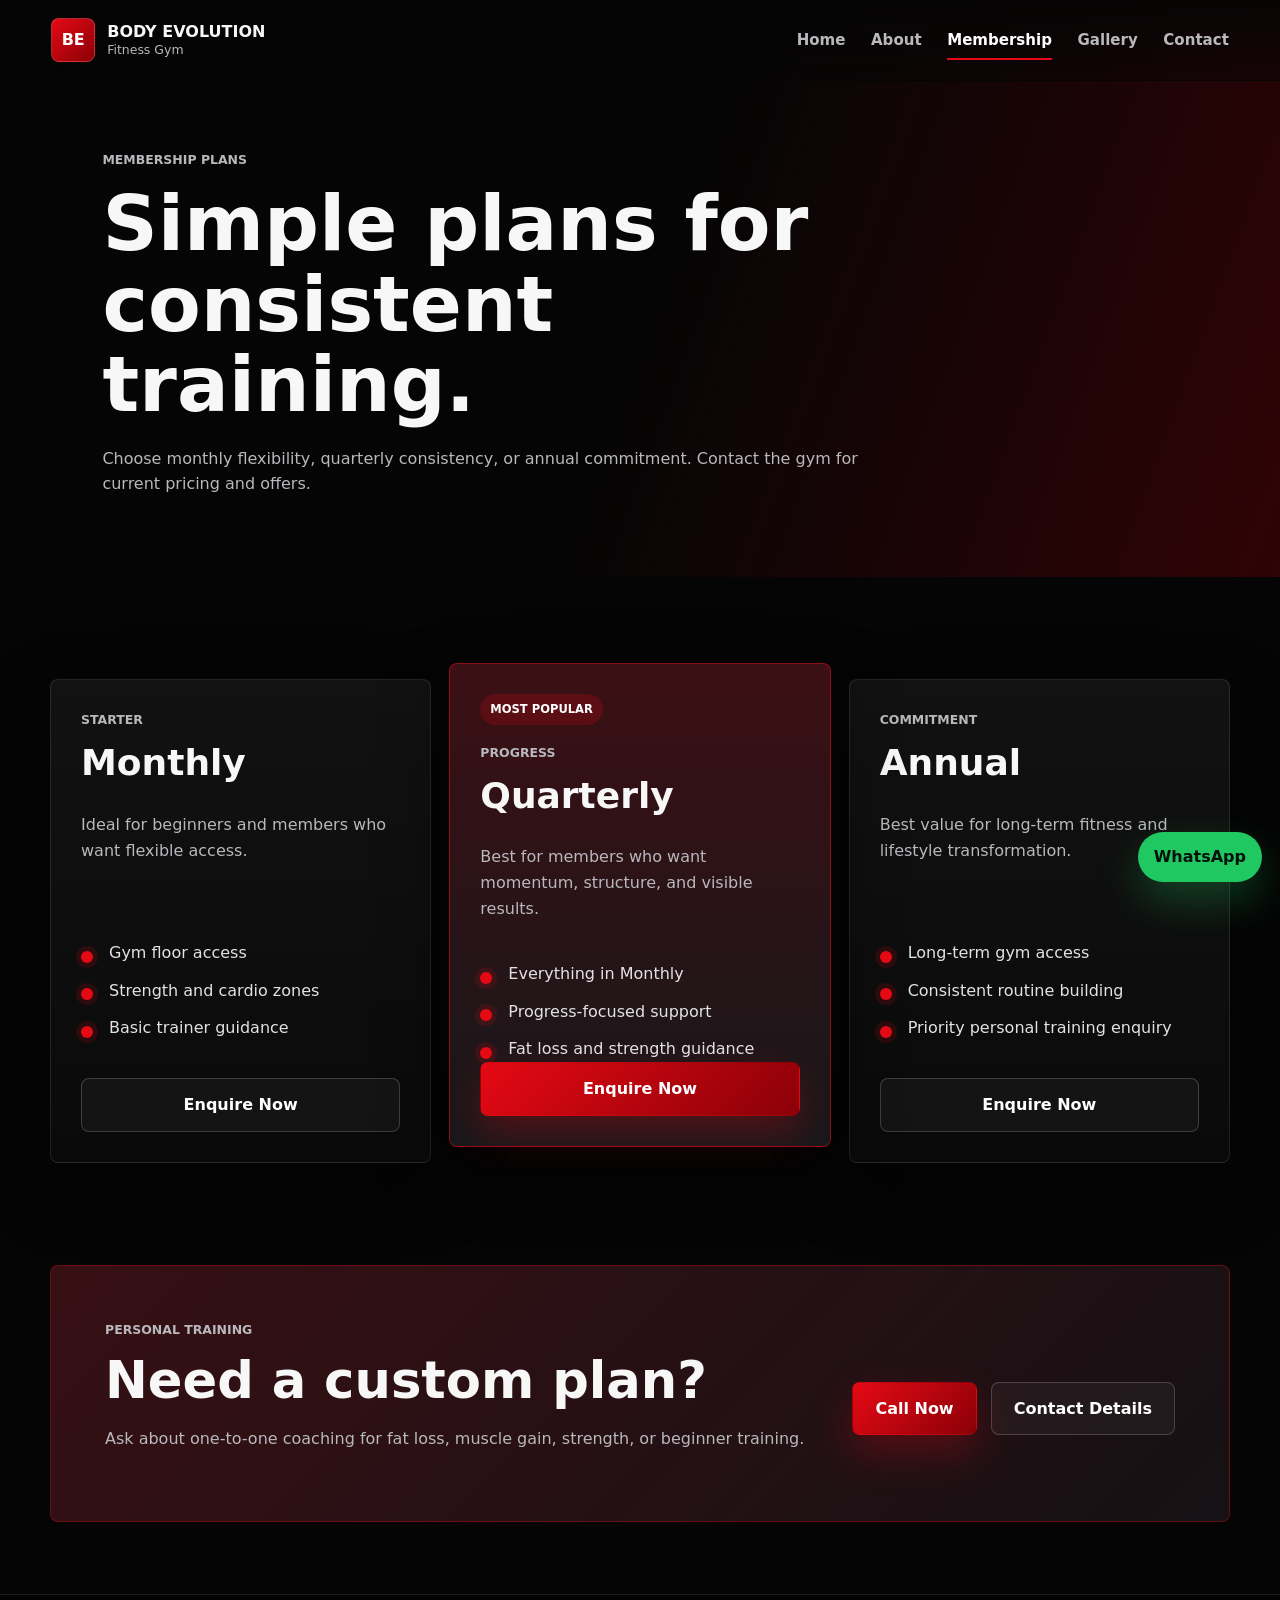
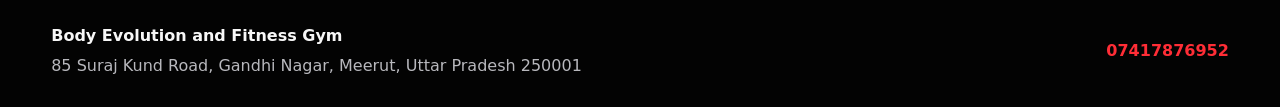
==== membership.html @ c8798a75 "Add files via upload" ====
<!DOCTYPE html>
<html lang="en-IN">
<head>
  <meta charset="UTF-8">
  <meta name="viewport" content="width=device-width, initial-scale=1.0">
  <title>Membership Plans | Body Evolution and Fitness Gym Meerut</title>
  <meta name="description" content="Explore monthly, quarterly, and annual membership plans at Body Evolution and Fitness Gym in Meerut. Start strength, cardio, fat loss, or personal training today.">
  <meta name="robots" content="index, follow">
  <meta name="theme-color" content="#050505">
  <meta property="og:title" content="Membership Plans at Body Evolution and Fitness Gym">
  <meta property="og:description" content="Monthly, quarterly, and annual gym memberships in Meerut.">
  <meta property="og:type" content="website">
  <meta property="og:image" content="assets/hero-gym.jpg">
  <link rel="canonical" href="membership.html">
  <link rel="stylesheet" href="styles.css">
</head>
<body>
  <a class="skip-link" href="#main">Skip to content</a>

  <header class="site-header" data-header>
    <a class="brand" href="index.html" aria-label="Body Evolution and Fitness Gym home">
      <span class="brand-mark">BE</span>
      <span>
        <strong>Body Evolution</strong>
        <small>Fitness Gym</small>
      </span>
    </a>
    <button class="nav-toggle" type="button" aria-label="Open navigation" aria-expanded="false" data-nav-toggle>
      <span></span><span></span><span></span>
    </button>
    <nav class="site-nav" aria-label="Primary navigation" data-nav>
      <a href="index.html">Home</a>
      <a href="about.html">About</a>
      <a class="active" href="membership.html">Membership</a>
      <a href="gallery.html">Gallery</a>
      <a href="contact.html">Contact</a>
    </nav>
  </header>

  <main id="main">
    <section class="page-hero">
      <div>
        <p class="eyebrow">Membership Plans</p>
        <h1>Simple plans for consistent training.</h1>
        <p>Choose monthly flexibility, quarterly consistency, or annual commitment. Contact the gym for current pricing and offers.</p>
      </div>
    </section>

    <section class="section membership-section">
      <div class="membership-grid">
        <article class="membership-card">
          <div>
            <p class="eyebrow">Starter</p>
            <h2>Monthly</h2>
            <p>Ideal for beginners and members who want flexible access.</p>
          </div>
          <ul class="check-list">
            <li>Gym floor access</li>
            <li>Strength and cardio zones</li>
            <li>Basic trainer guidance</li>
          </ul>
          <a class="btn btn-outline" href="https://wa.me/917417876952?text=Hi%2C%20I%20want%20details%20for%20the%20Monthly%20membership%20plan." target="_blank" rel="noopener">Enquire Now</a>
        </article>

        <article class="membership-card premium">
          <span class="plan-badge">Most Popular</span>
          <div>
            <p class="eyebrow">Progress</p>
            <h2>Quarterly</h2>
            <p>Best for members who want momentum, structure, and visible results.</p>
          </div>
          <ul class="check-list">
            <li>Everything in Monthly</li>
            <li>Progress-focused support</li>
            <li>Fat loss and strength guidance</li>
          </ul>
          <a class="btn btn-primary" href="https://wa.me/917417876952?text=Hi%2C%20I%20want%20details%20for%20the%20Quarterly%20membership%20plan." target="_blank" rel="noopener">Enquire Now</a>
        </article>

        <article class="membership-card">
          <div>
            <p class="eyebrow">Commitment</p>
            <h2>Annual</h2>
            <p>Best value for long-term fitness and lifestyle transformation.</p>
          </div>
          <ul class="check-list">
            <li>Long-term gym access</li>
            <li>Consistent routine building</li>
            <li>Priority personal training enquiry</li>
          </ul>
          <a class="btn btn-outline" href="https://wa.me/917417876952?text=Hi%2C%20I%20want%20details%20for%20the%20Annual%20membership%20plan." target="_blank" rel="noopener">Enquire Now</a>
        </article>
      </div>
    </section>

    <section class="section cta-band">
      <div>
        <p class="eyebrow">Personal Training</p>
        <h2>Need a custom plan?</h2>
        <p>Ask about one-to-one coaching for fat loss, muscle gain, strength, or beginner training.</p>
      </div>
      <div class="cta-actions">
        <a class="btn btn-primary" href="tel:+917417876952">Call Now</a>
        <a class="btn btn-outline" href="contact.html">Contact Details</a>
      </div>
    </section>
  </main>

  <footer class="site-footer">
    <div>
      <strong>Body Evolution and Fitness Gym</strong>
      <p>85 Suraj Kund Road, Gandhi Nagar, Meerut, Uttar Pradesh 250001</p>
    </div>
    <a href="tel:+917417876952">07417876952</a>
  </footer>

  <a class="whatsapp-float" href="https://wa.me/917417876952?text=Hi%20Body%20Evolution%20and%20Fitness%20Gym%2C%20I%20want%20to%20know%20about%20membership." target="_blank" rel="noopener" aria-label="Chat on WhatsApp">
    <span>WhatsApp</span>
  </a>
  <script src="script.js" defer></script>
</body>
</html>
---- styles.css ----
:root {
  color-scheme: dark;
  --bg: #050505;
  --bg-2: #0b0b0d;
  --panel: #111114;
  --panel-2: #17171b;
  --line: rgba(255, 255, 255, 0.1);
  --text: #f7f7f7;
  --muted: #b8b8bd;
  --red: #e50914;
  --red-2: #ff2d36;
  --red-dark: #8b0008;
  --shadow: 0 24px 70px rgba(0, 0, 0, 0.48);
  --radius: 8px;
  --max: 1180px;
  font-family: Inter, ui-sans-serif, system-ui, -apple-system, BlinkMacSystemFont, "Segoe UI", sans-serif;
}

* {
  box-sizing: border-box;
}

html {
  scroll-behavior: smooth;
}

body {
  margin: 0;
  background: var(--bg);
  color: var(--text);
  line-height: 1.6;
}

img {
  display: block;
  max-width: 100%;
}

a {
  color: inherit;
  text-decoration: none;
}

.skip-link {
  position: fixed;
  top: 12px;
  left: 12px;
  z-index: 100;
  transform: translateY(-160%);
  background: var(--red);
  color: white;
  padding: 10px 14px;
  border-radius: 4px;
}

.skip-link:focus {
  transform: translateY(0);
}

.site-header {
  position: fixed;
  top: 0;
  left: 0;
  right: 0;
  z-index: 50;
  display: flex;
  align-items: center;
  justify-content: space-between;
  gap: 24px;
  padding: 18px clamp(18px, 4vw, 52px);
  background: linear-gradient(180deg, rgba(5, 5, 5, 0.9), rgba(5, 5, 5, 0.45));
  border-bottom: 1px solid transparent;
  transition: background 180ms ease, border-color 180ms ease, padding 180ms ease;
}

.site-header.scrolled,
.site-header.nav-open {
  background: rgba(5, 5, 5, 0.94);
  border-color: var(--line);
  backdrop-filter: blur(16px);
}

.brand {
  display: inline-flex;
  align-items: center;
  gap: 12px;
  min-width: 0;
}

.brand-mark {
  display: grid;
  place-items: center;
  width: 44px;
  height: 44px;
  border: 1px solid rgba(255, 255, 255, 0.16);
  border-radius: 8px;
  background: linear-gradient(135deg, var(--red), var(--red-dark));
  color: white;
  font-weight: 900;
  letter-spacing: 0;
}

.brand strong,
.brand small {
  display: block;
  line-height: 1.1;
}

.brand strong {
  font-size: 1rem;
  text-transform: uppercase;
}

.brand small {
  margin-top: 3px;
  color: var(--muted);
  font-size: 0.78rem;
}

.site-nav {
  display: flex;
  align-items: center;
  gap: clamp(14px, 2vw, 28px);
  color: var(--muted);
  font-weight: 700;
  font-size: 0.94rem;
}

.site-nav a {
  position: relative;
  padding: 8px 0;
}

.site-nav a::after {
  content: "";
  position: absolute;
  left: 0;
  right: 0;
  bottom: 0;
  height: 2px;
  background: var(--red);
  transform: scaleX(0);
  transform-origin: left;
  transition: transform 180ms ease;
}

.site-nav a:hover,
.site-nav a.active {
  color: white;
}

.site-nav a:hover::after,
.site-nav a.active::after {
  transform: scaleX(1);
}

.nav-toggle {
  display: none;
  width: 44px;
  height: 44px;
  border: 1px solid var(--line);
  border-radius: 8px;
  background: rgba(255, 255, 255, 0.04);
  color: white;
}

.nav-toggle span {
  display: block;
  width: 20px;
  height: 2px;
  margin: 5px auto;
  background: currentColor;
  transition: transform 180ms ease, opacity 180ms ease;
}

.nav-open .nav-toggle span:nth-child(1) {
  transform: translateY(7px) rotate(45deg);
}

.nav-open .nav-toggle span:nth-child(2) {
  opacity: 0;
}

.nav-open .nav-toggle span:nth-child(3) {
  transform: translateY(-7px) rotate(-45deg);
}

.hero {
  position: relative;
  min-height: 100vh;
  display: grid;
  align-items: center;
  overflow: hidden;
}

.hero picture,
.hero img {
  position: absolute;
  inset: 0;
  width: 100%;
  height: 100%;
}

.hero img {
  object-fit: cover;
}

.hero-overlay {
  position: absolute;
  inset: 0;
  background:
    linear-gradient(90deg, rgba(0, 0, 0, 0.88) 0%, rgba(0, 0, 0, 0.62) 44%, rgba(0, 0, 0, 0.24) 100%),
    linear-gradient(180deg, rgba(0, 0, 0, 0.42) 0%, rgba(0, 0, 0, 0) 35%, #050505 100%);
}

.hero-content {
  position: relative;
  z-index: 1;
  width: min(760px, calc(100% - 36px));
  margin-left: clamp(18px, 8vw, 112px);
  padding-top: 88px;
}

.eyebrow {
  margin: 0 0 14px;
  color: var(--red-2);
  font-size: 0.78rem;
  font-weight: 900;
  letter-spacing: 0;
  text-transform: uppercase;
}

h1,
h2,
h3,
p {
  margin-top: 0;
}

h1,
h2,
h3 {
  line-height: 1.05;
  letter-spacing: 0;
}

h1 {
  margin-bottom: 20px;
  max-width: 720px;
  font-size: clamp(3.1rem, 8vw, 6.9rem);
}

.hero-copy {
  max-width: 640px;
  color: #e3e3e6;
  font-size: clamp(1.05rem, 2vw, 1.35rem);
}

.hero-actions,
.cta-actions {
  display: flex;
  flex-wrap: wrap;
  gap: 14px;
  margin-top: 30px;
}

.btn {
  display: inline-flex;
  align-items: center;
  justify-content: center;
  min-height: 48px;
  padding: 13px 22px;
  border-radius: 8px;
  border: 1px solid transparent;
  font-weight: 900;
  transition: transform 180ms ease, background 180ms ease, border-color 180ms ease;
}

.btn:hover {
  transform: translateY(-2px);
}

.btn-primary {
  background: linear-gradient(135deg, var(--red), var(--red-dark));
  color: white;
  box-shadow: 0 18px 40px rgba(229, 9, 20, 0.28);
}

.btn-outline {
  background: rgba(255, 255, 255, 0.04);
  border-color: rgba(255, 255, 255, 0.18);
  color: white;
}

.centered {
  margin: 28px auto 0;
}

.section {
  width: min(var(--max), calc(100% - 36px));
  margin: 0 auto;
  padding: clamp(64px, 8vw, 108px) 0;
}

.section-heading {
  display: grid;
  grid-template-columns: minmax(160px, 0.52fr) minmax(280px, 1fr);
  gap: clamp(24px, 5vw, 70px);
  align-items: start;
  margin-bottom: 34px;
}

.section-heading h2,
.split-copy h2,
.cta-band h2,
.contact-panel h2 {
  margin-bottom: 18px;
  font-size: clamp(2rem, 4vw, 3.4rem);
}

.section-heading .eyebrow {
  margin-top: 10px;
}

.feature-grid,
.plan-grid,
.membership-grid,
.stats-grid {
  display: grid;
  gap: 18px;
}

.feature-grid {
  grid-template-columns: repeat(3, minmax(0, 1fr));
}

.feature-card,
.plan-card,
.membership-card,
.contact-panel {
  border: 1px solid var(--line);
  border-radius: var(--radius);
  background: linear-gradient(180deg, rgba(255, 255, 255, 0.055), rgba(255, 255, 255, 0.022));
  box-shadow: var(--shadow);
}

.feature-card {
  min-height: 238px;
  padding: 28px;
}

.feature-icon {
  display: inline-grid;
  place-items: center;
  width: 42px;
  height: 42px;
  margin-bottom: 26px;
  border-radius: 8px;
  background: rgba(229, 9, 20, 0.14);
  border: 1px solid rgba(229, 9, 20, 0.34);
  color: var(--red-2);
  font-size: 0.78rem;
  font-weight: 900;
}

.feature-card h3,
.plan-card h3 {
  margin-bottom: 12px;
  font-size: 1.35rem;
}

.feature-card p,
.plan-card p,
.membership-card p,
.split-copy p,
.page-hero p,
.cta-band p {
  color: var(--muted);
}

.split-section {
  display: grid;
  grid-template-columns: minmax(0, 1fr) minmax(320px, 0.82fr);
  gap: clamp(28px, 6vw, 72px);
  align-items: center;
}

.split-section.reverse {
  grid-template-columns: minmax(320px, 0.82fr) minmax(0, 1fr);
}

.split-section.reverse .split-media {
  order: 2;
}

.split-media {
  position: relative;
  overflow: hidden;
  border-radius: 8px;
  background: var(--panel);
}

.split-media img {
  width: 100%;
  aspect-ratio: 4 / 3;
  object-fit: cover;
}

.split-media::after {
  content: "";
  position: absolute;
  inset: 0;
  border: 1px solid rgba(255, 255, 255, 0.12);
  border-radius: inherit;
  pointer-events: none;
}

.check-list {
  display: grid;
  gap: 12px;
  margin: 24px 0 0;
  padding: 0;
  list-style: none;
}

.check-list li {
  position: relative;
  padding-left: 28px;
  color: #e2e2e5;
}

.check-list li::before {
  content: "";
  position: absolute;
  left: 0;
  top: 0.65em;
  width: 12px;
  height: 12px;
  border-radius: 50%;
  background: var(--red);
  box-shadow: 0 0 0 5px rgba(229, 9, 20, 0.14);
}

.text-link {
  display: inline-flex;
  margin-top: 28px;
  color: var(--red-2);
  font-weight: 900;
}

.plan-grid {
  grid-template-columns: repeat(3, minmax(0, 1fr));
}

.plan-card {
  position: relative;
  padding: 28px;
}

.plan-card.featured {
  border-color: rgba(229, 9, 20, 0.5);
  background: linear-gradient(180deg, rgba(229, 9, 20, 0.18), rgba(255, 255, 255, 0.028));
}

.plan-card span,
.plan-badge {
  display: inline-flex;
  width: fit-content;
  margin-bottom: 18px;
  padding: 6px 10px;
  border-radius: 999px;
  background: rgba(229, 9, 20, 0.2);
  color: #fff;
  font-size: 0.72rem;
  font-weight: 900;
  text-transform: uppercase;
}

.plan-card a {
  display: inline-flex;
  margin-top: 16px;
  color: var(--red-2);
  font-weight: 900;
}

.gallery-grid {
  display: grid;
  gap: 18px;
}

.gallery-grid.compact {
  grid-template-columns: repeat(3, minmax(0, 1fr));
}

.gallery-grid.large {
  grid-template-columns: repeat(6, minmax(0, 1fr));
}

.gallery-grid img {
  width: 100%;
  aspect-ratio: 4 / 3;
  object-fit: cover;
  border-radius: 8px;
  border: 1px solid var(--line);
  background: var(--panel);
}

.gallery-grid figure {
  position: relative;
  grid-column: span 3;
  margin: 0;
  overflow: hidden;
  border-radius: 8px;
}

.gallery-grid.large figure:first-child {
  grid-column: span 6;
}

.gallery-grid figure img {
  aspect-ratio: 16 / 8;
}

.gallery-grid figure:not(:first-child) img {
  aspect-ratio: 4 / 3;
}

.gallery-grid figcaption {
  position: absolute;
  left: 16px;
  bottom: 16px;
  padding: 8px 12px;
  border-radius: 6px;
  background: rgba(5, 5, 5, 0.74);
  border: 1px solid rgba(255, 255, 255, 0.12);
  color: white;
  font-weight: 900;
}

.cta-band {
  display: flex;
  align-items: center;
  justify-content: space-between;
  gap: 28px;
  margin-bottom: 72px;
  padding: clamp(34px, 5vw, 54px);
  border: 1px solid rgba(229, 9, 20, 0.35);
  border-radius: 8px;
  background:
    linear-gradient(135deg, rgba(229, 9, 20, 0.18), rgba(229, 9, 20, 0.02)),
    var(--panel);
}

.page-hero {
  display: grid;
  place-items: end start;
  min-height: 54vh;
  padding: 150px clamp(18px, 8vw, 112px) 64px;
  background:
    linear-gradient(110deg, rgba(5, 5, 5, 0.92), rgba(5, 5, 5, 0.74), rgba(139, 0, 8, 0.32)),
    url("assets/hero-gym.jpg") center / cover;
}

.page-hero > div {
  width: min(760px, 100%);
}

.page-hero h1 {
  font-size: clamp(2.55rem, 6vw, 5.1rem);
}

.stats-grid {
  grid-template-columns: repeat(3, minmax(0, 1fr));
  margin-top: 30px;
}

.stats-grid div {
  padding: 22px;
  border: 1px solid var(--line);
  border-radius: 8px;
  background: rgba(255, 255, 255, 0.035);
}

.stats-grid strong {
  display: block;
  color: var(--red-2);
  font-size: 2rem;
  line-height: 1;
}

.stats-grid span {
  display: block;
  margin-top: 8px;
  color: var(--muted);
  font-size: 0.9rem;
}

.membership-grid {
  grid-template-columns: repeat(3, minmax(0, 1fr));
  align-items: stretch;
}

.membership-card {
  display: flex;
  min-height: 470px;
  flex-direction: column;
  justify-content: space-between;
  padding: 30px;
}

.membership-card h2 {
  font-size: 2.25rem;
}

.membership-card.premium {
  border-color: rgba(229, 9, 20, 0.55);
  background:
    linear-gradient(180deg, rgba(229, 9, 20, 0.2), rgba(255, 255, 255, 0.028)),
    var(--panel);
  transform: translateY(-16px);
}

.contact-layout {
  display: grid;
  grid-template-columns: 0.72fr 1fr;
  gap: 22px;
  align-items: stretch;
}

.contact-panel {
  padding: clamp(28px, 4vw, 42px);
}

.contact-list {
  display: grid;
  gap: 14px;
  margin-top: 26px;
}

.contact-list a,
.contact-list address {
  display: grid;
  gap: 4px;
  margin: 0;
  padding: 18px;
  border: 1px solid var(--line);
  border-radius: 8px;
  background: rgba(255, 255, 255, 0.035);
  font-style: normal;
}

.contact-list span {
  color: var(--red-2);
  font-size: 0.74rem;
  font-weight: 900;
  text-transform: uppercase;
}

.map-panel {
  min-height: 480px;
  overflow: hidden;
  border: 1px solid var(--line);
  border-radius: 8px;
  background: var(--panel);
}

.map-panel iframe {
  width: 100%;
  height: 100%;
  min-height: 480px;
  border: 0;
  filter: grayscale(0.86) invert(0.9) contrast(0.92);
}

.site-footer {
  display: flex;
  align-items: center;
  justify-content: space-between;
  gap: 20px;
  padding: 28px clamp(18px, 4vw, 52px);
  border-top: 1px solid var(--line);
  background: #030303;
}

.site-footer p {
  margin: 4px 0 0;
  color: var(--muted);
}

.site-footer a {
  color: var(--red-2);
  font-weight: 900;
}

.whatsapp-float {
  position: fixed;
  right: 18px;
  bottom: 18px;
  z-index: 60;
  display: inline-flex;
  align-items: center;
  justify-content: center;
  min-width: 122px;
  min-height: 48px;
  padding: 12px 16px;
  border-radius: 999px;
  background: #20c861;
  color: #031109;
  font-weight: 900;
  box-shadow: 0 18px 42px rgba(32, 200, 97, 0.28);
}

@media (max-width: 920px) {
  .nav-toggle {
    display: block;
  }

  .site-nav {
    position: absolute;
    top: 100%;
    left: 18px;
    right: 18px;
    display: grid;
    gap: 6px;
    padding: 16px;
    border: 1px solid var(--line);
    border-radius: 8px;
    background: rgba(8, 8, 9, 0.98);
    box-shadow: var(--shadow);
    transform: translateY(-8px);
    opacity: 0;
    visibility: hidden;
    pointer-events: none;
    transition: opacity 180ms ease, transform 180ms ease, visibility 180ms ease;
  }

  .site-nav.open {
    transform: translateY(0);
    opacity: 1;
    visibility: visible;
    pointer-events: auto;
  }

  .site-nav a {
    padding: 12px;
  }

  .section-heading,
  .split-section,
  .split-section.reverse,
  .contact-layout {
    grid-template-columns: 1fr;
  }

  .split-section.reverse .split-media {
    order: 0;
  }

  .feature-grid,
  .plan-grid,
  .membership-grid,
  .gallery-grid.compact,
  .stats-grid {
    grid-template-columns: repeat(2, minmax(0, 1fr));
  }

  .membership-card.premium {
    transform: none;
  }

  .cta-band,
  .site-footer {
    align-items: flex-start;
    flex-direction: column;
  }
}

@media (max-width: 640px) {
  .site-header {
    padding: 14px 18px;
  }

  .brand strong {
    font-size: 0.9rem;
  }

  .brand small {
    font-size: 0.72rem;
  }

  .hero-content {
    width: calc(100% - 32px);
    margin: 0 auto;
  }

  .hero-overlay {
    background:
      linear-gradient(180deg, rgba(0, 0, 0, 0.55) 0%, rgba(0, 0, 0, 0.78) 45%, #050505 100%);
  }

  h1 {
    font-size: clamp(2.8rem, 16vw, 4.6rem);
  }

  .feature-grid,
  .plan-grid,
  .membership-grid,
  .gallery-grid.compact,
  .stats-grid {
    grid-template-columns: 1fr;
  }

  .gallery-grid.large,
  .gallery-grid.large figure,
  .gallery-grid.large figure:first-child {
    grid-template-columns: 1fr;
    grid-column: auto;
  }

  .gallery-grid figure img,
  .gallery-grid figure:not(:first-child) img {
    aspect-ratio: 4 / 3;
  }

  .hero-actions,
  .cta-actions {
    flex-direction: column;
  }

  .btn {
    width: 100%;
  }

  .page-hero {
    min-height: 52vh;
    padding: 132px 18px 52px;
  }

  .whatsapp-float {
    right: 14px;
    bottom: 14px;
    min-width: 108px;
  }
}
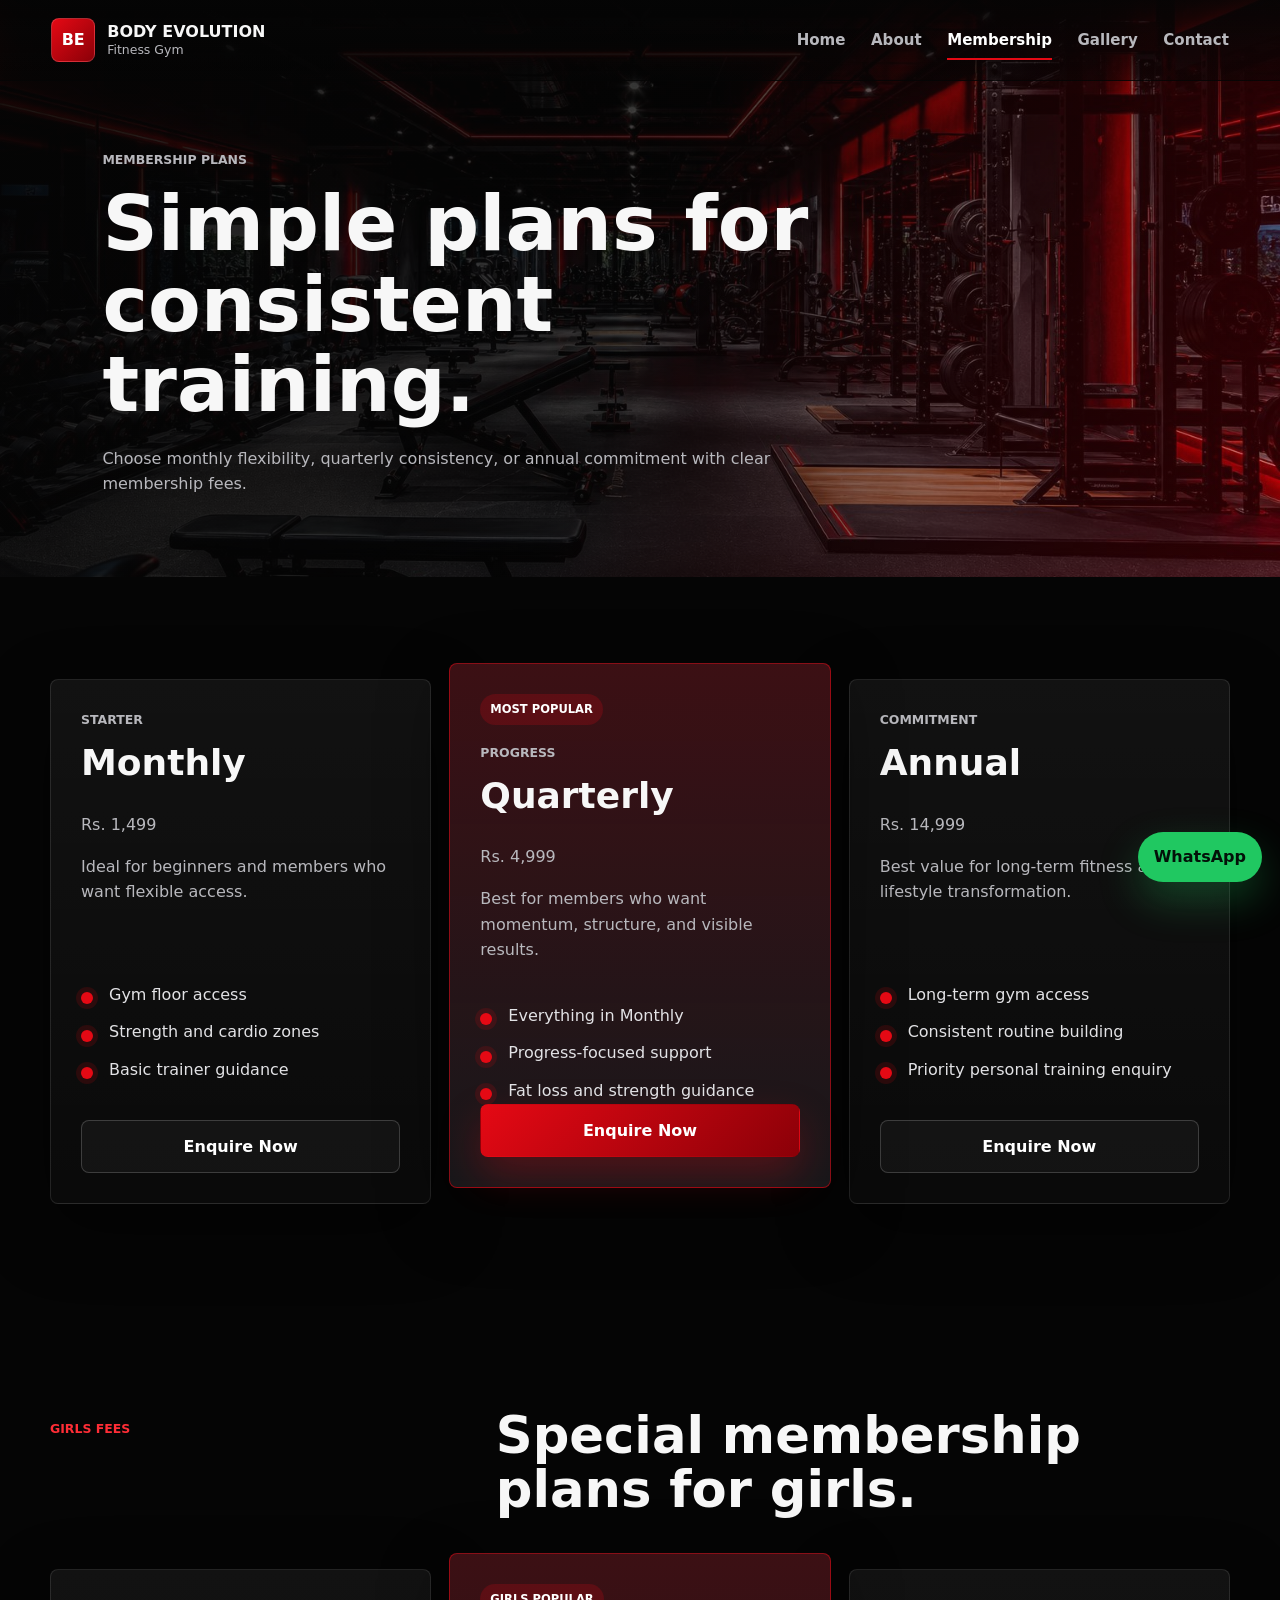
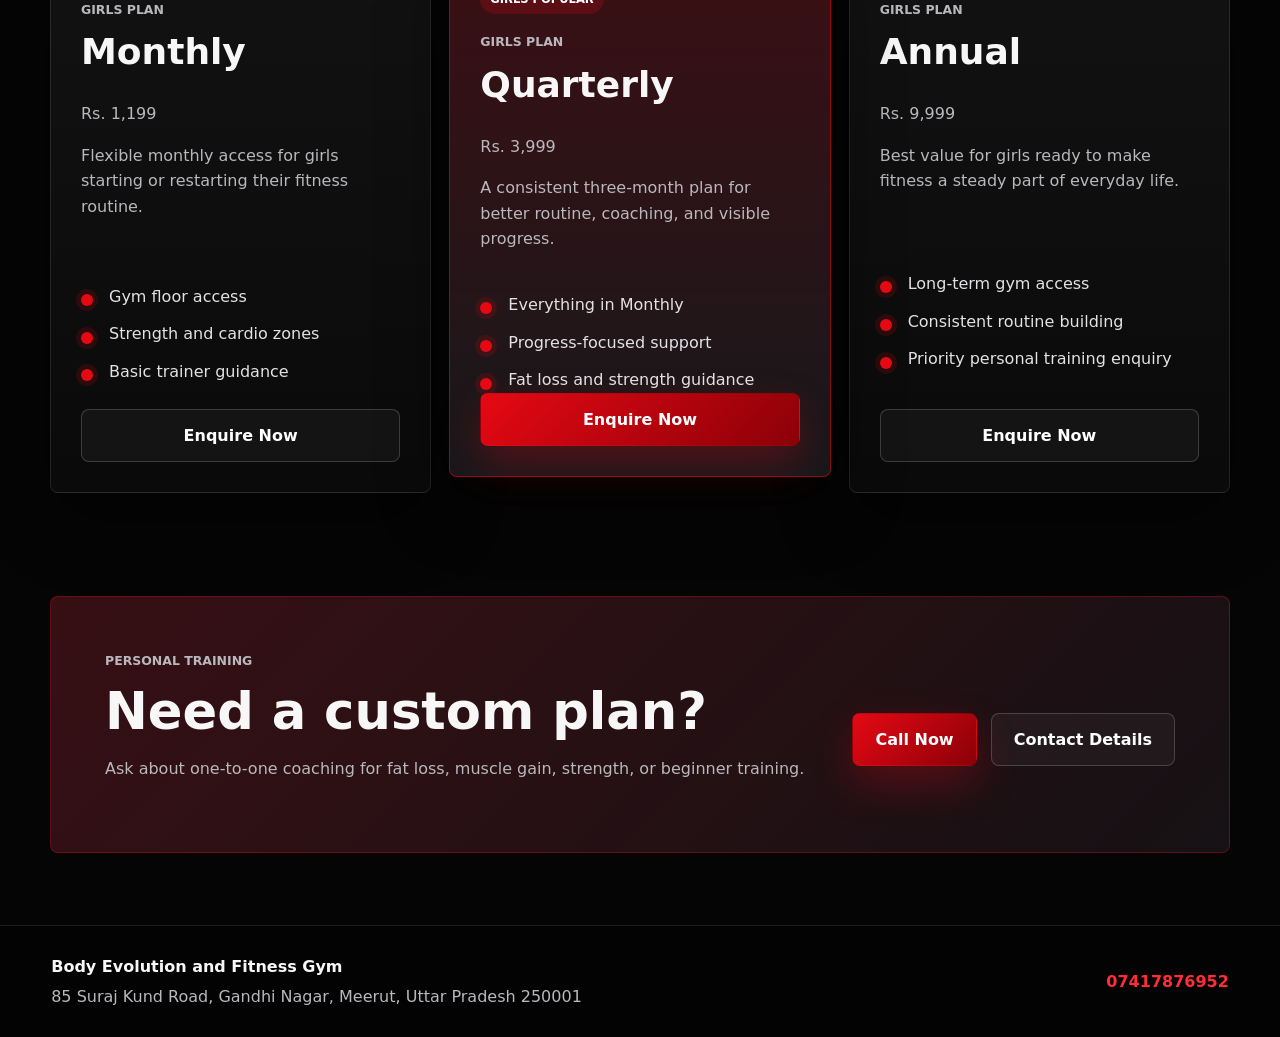
==== commit c06fea6a: "Update membership.html" ====
--- a/membership.html
+++ b/membership.html
@@ -4,11 +4,11 @@
   <meta charset="UTF-8">
   <meta name="viewport" content="width=device-width, initial-scale=1.0">
   <title>Membership Plans | Body Evolution and Fitness Gym Meerut</title>
-  <meta name="description" content="Explore monthly, quarterly, and annual membership plans at Body Evolution and Fitness Gym in Meerut. Start strength, cardio, fat loss, or personal training today.">
+  <meta name="description" content="Explore Body Evolution and Fitness Gym Meerut membership fees, including girls plans from Rs. 1,199 per month, Rs. 3,999 quarterly, and Rs. 9,999 annual.">
   <meta name="robots" content="index, follow">
   <meta name="theme-color" content="#050505">
   <meta property="og:title" content="Membership Plans at Body Evolution and Fitness Gym">
-  <meta property="og:description" content="Monthly, quarterly, and annual gym memberships in Meerut.">
+  <meta property="og:description" content="Gym membership plans in Meerut with girls fees from Rs. 1,199 monthly, Rs. 3,999 quarterly, and Rs. 9,999 annual.">
   <meta property="og:type" content="website">
   <meta property="og:image" content="assets/hero-gym.jpg">
   <link rel="canonical" href="membership.html">
@@ -42,7 +42,7 @@
       <div>
         <p class="eyebrow">Membership Plans</p>
         <h1>Simple plans for consistent training.</h1>
-        <p>Choose monthly flexibility, quarterly consistency, or annual commitment. Contact the gym for current pricing and offers.</p>
+        <p>Choose monthly flexibility, quarterly consistency, or annual commitment with clear membership fees.</p>
       </div>
     </section>
 
@@ -52,6 +52,7 @@
           <div>
             <p class="eyebrow">Starter</p>
             <h2>Monthly</h2>
+            <p class="membership-price">Rs. 1,499</p>
             <p>Ideal for beginners and members who want flexible access.</p>
           </div>
           <ul class="check-list">
@@ -67,6 +68,7 @@
           <div>
             <p class="eyebrow">Progress</p>
             <h2>Quarterly</h2>
+            <p class="membership-price">Rs. 4,999</p>
             <p>Best for members who want momentum, structure, and visible results.</p>
           </div>
           <ul class="check-list">
@@ -81,6 +83,7 @@
           <div>
             <p class="eyebrow">Commitment</p>
             <h2>Annual</h2>
+            <p class="membership-price">Rs. 14,999</p>
             <p>Best value for long-term fitness and lifestyle transformation.</p>
           </div>
           <ul class="check-list">
@@ -89,6 +92,61 @@
             <li>Priority personal training enquiry</li>
           </ul>
           <a class="btn btn-outline" href="https://wa.me/917417876952?text=Hi%2C%20I%20want%20details%20for%20the%20Annual%20membership%20plan." target="_blank" rel="noopener">Enquire Now</a>
+        </article>
+      </div>
+    </section>
+
+    <section class="section girls-fees-section">
+      <div class="section-heading">
+        <p class="eyebrow">Girls Fees</p>
+        <h2>Special membership plans for girls.</h2>
+      </div>
+
+      <div class="membership-grid">
+        <article class="membership-card girls-card">
+          <div>
+            <p class="eyebrow">Girls Plan</p>
+            <h2>Monthly</h2>
+            <p class="membership-price">Rs. 1,199</p>
+            <p>Flexible monthly access for girls starting or restarting their fitness routine.</p>
+          </div>
+          <ul class="check-list">
+            <li>Gym floor access</li>
+            <li>Strength and cardio zones</li>
+            <li>Basic trainer guidance</li>
+          </ul>
+          <a class="btn btn-outline" href="https://wa.me/917417876952?text=Hi%2C%20I%20want%20details%20for%20the%20Girls%20Monthly%20membership%20plan." target="_blank" rel="noopener">Enquire Now</a>
+        </article>
+
+        <article class="membership-card girls-card premium">
+          <span class="plan-badge">Girls Popular</span>
+          <div>
+            <p class="eyebrow">Girls Plan</p>
+            <h2>Quarterly</h2>
+            <p class="membership-price">Rs. 3,999</p>
+            <p>A consistent three-month plan for better routine, coaching, and visible progress.</p>
+          </div>
+          <ul class="check-list">
+            <li>Everything in Monthly</li>
+            <li>Progress-focused support</li>
+            <li>Fat loss and strength guidance</li>
+          </ul>
+          <a class="btn btn-primary" href="https://wa.me/917417876952?text=Hi%2C%20I%20want%20details%20for%20the%20Girls%20Quarterly%20membership%20plan." target="_blank" rel="noopener">Enquire Now</a>
+        </article>
+
+        <article class="membership-card girls-card">
+          <div>
+            <p class="eyebrow">Girls Plan</p>
+            <h2>Annual</h2>
+            <p class="membership-price">Rs. 9,999</p>
+            <p>Best value for girls ready to make fitness a steady part of everyday life.</p>
+          </div>
+          <ul class="check-list">
+            <li>Long-term gym access</li>
+            <li>Consistent routine building</li>
+            <li>Priority personal training enquiry</li>
+          </ul>
+          <a class="btn btn-outline" href="https://wa.me/917417876952?text=Hi%2C%20I%20want%20details%20for%20the%20Girls%20Annual%20membership%20plan." target="_blank" rel="noopener">Enquire Now</a>
         </article>
       </div>
     </section>
